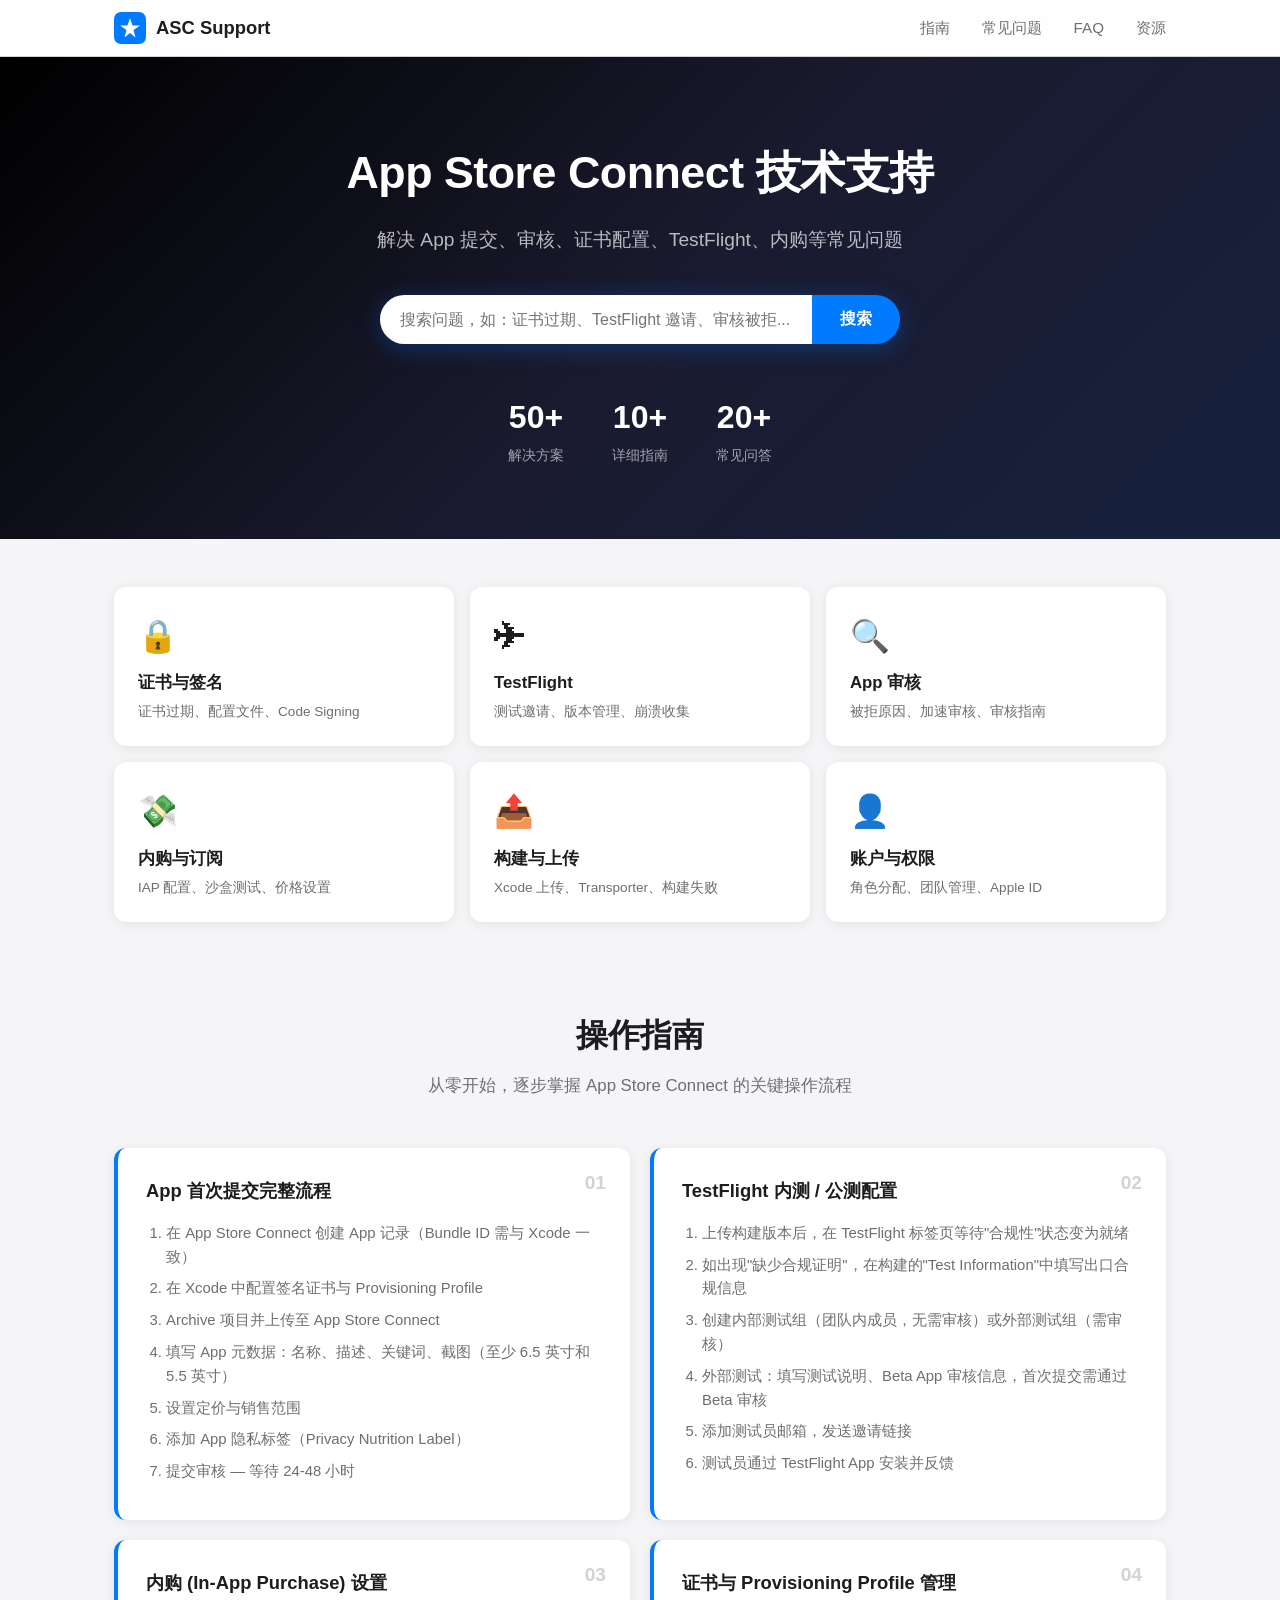
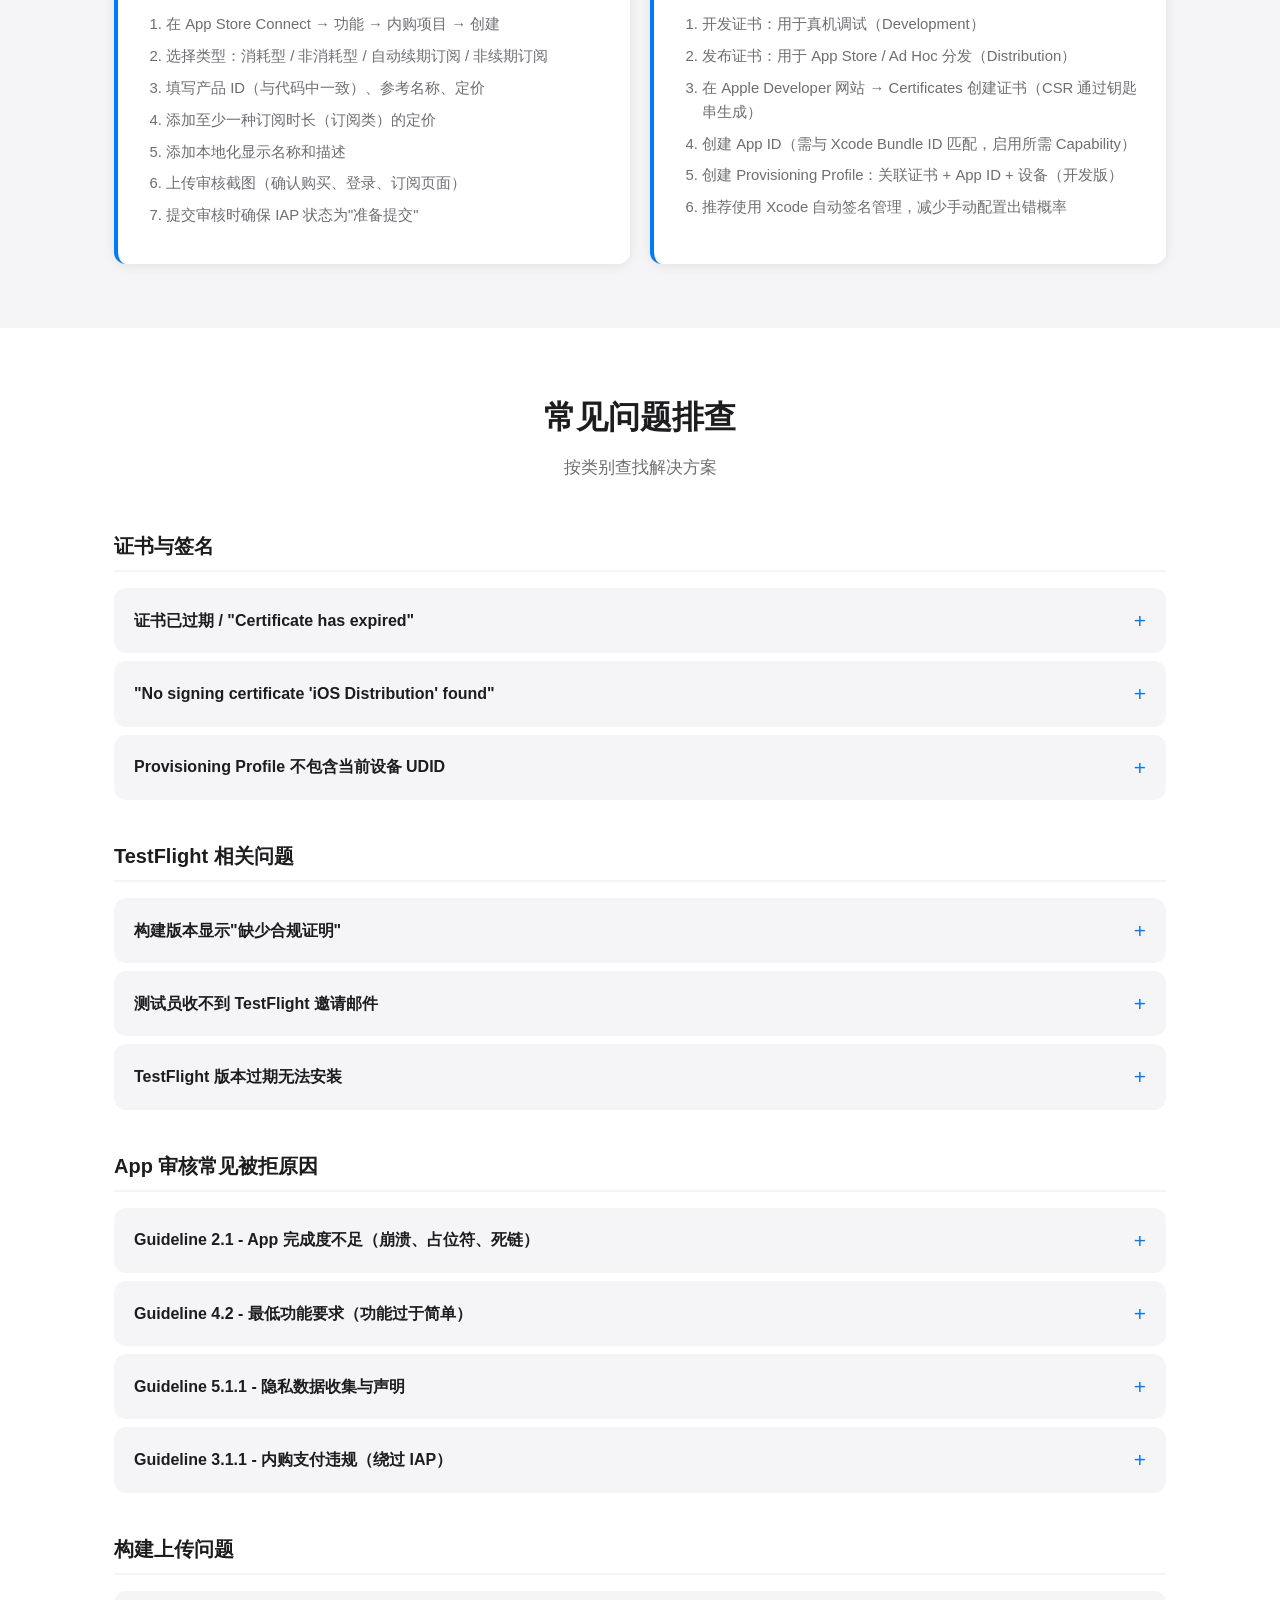
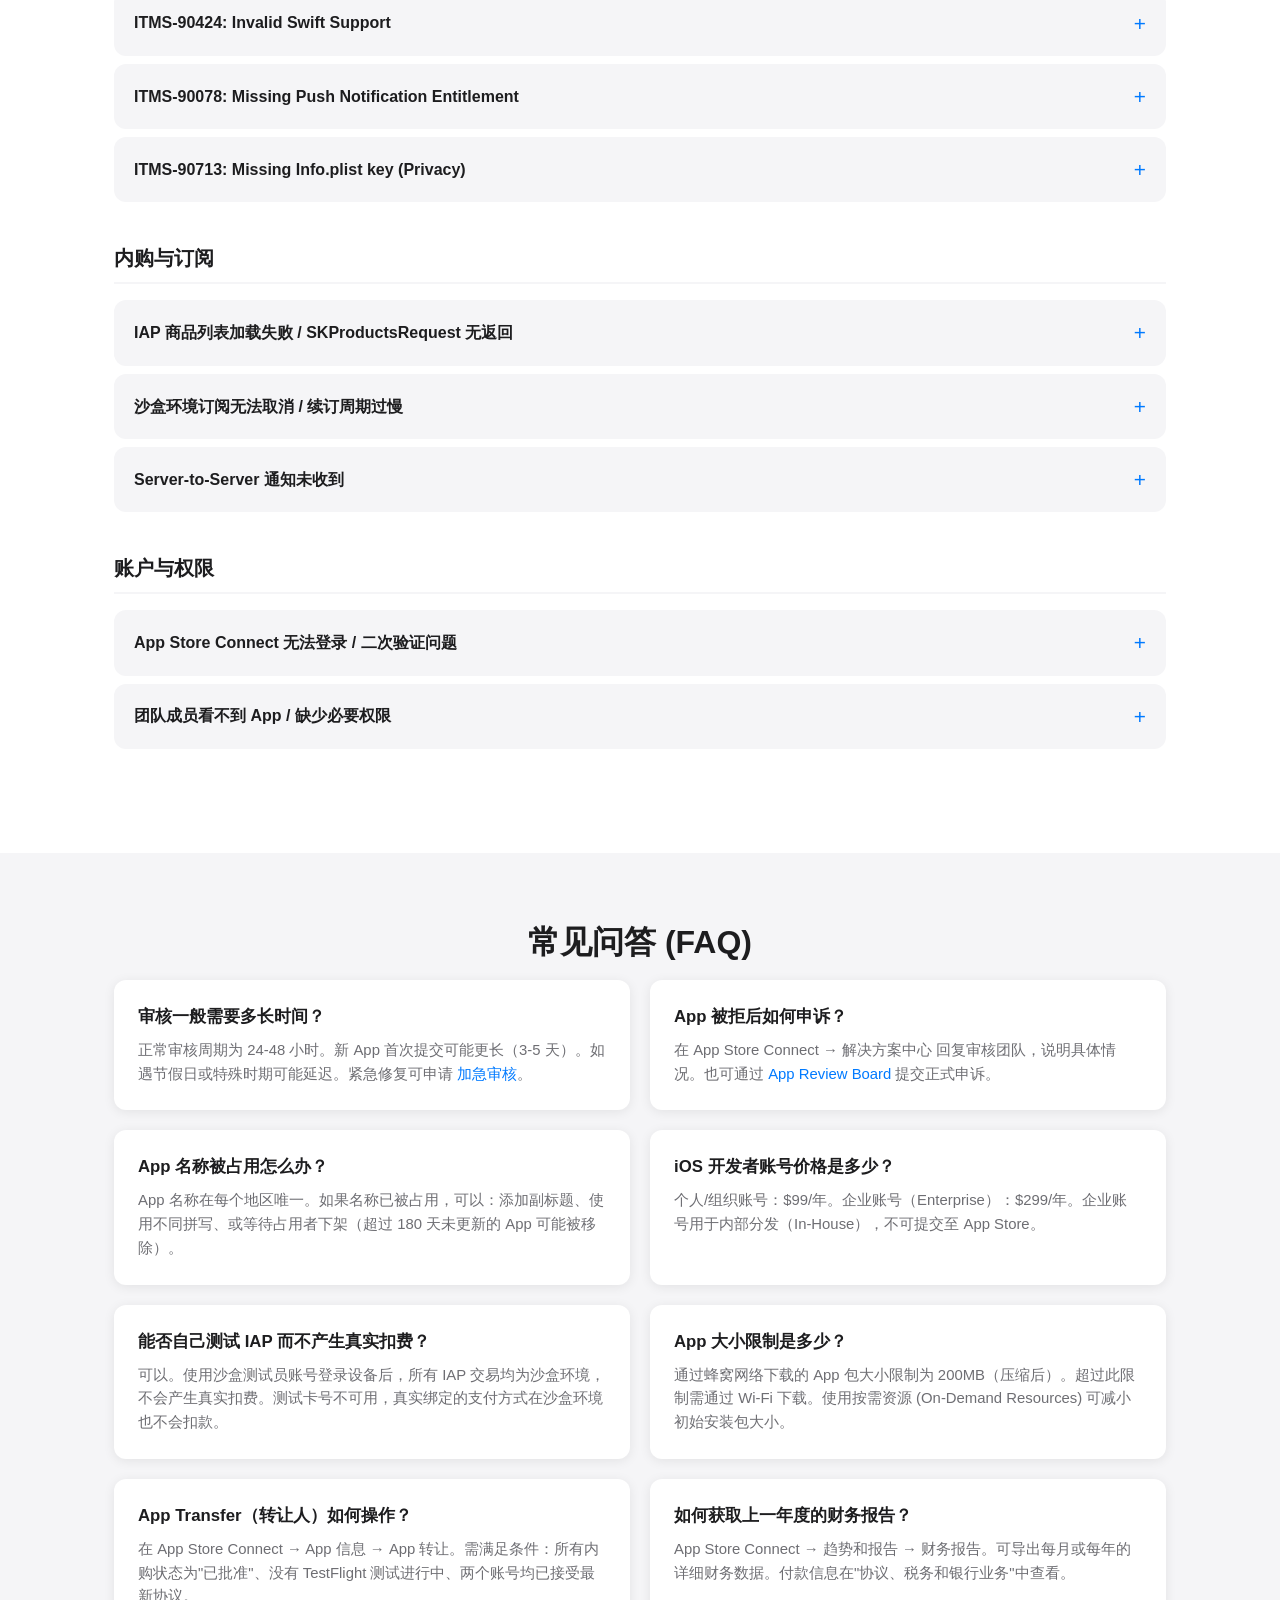
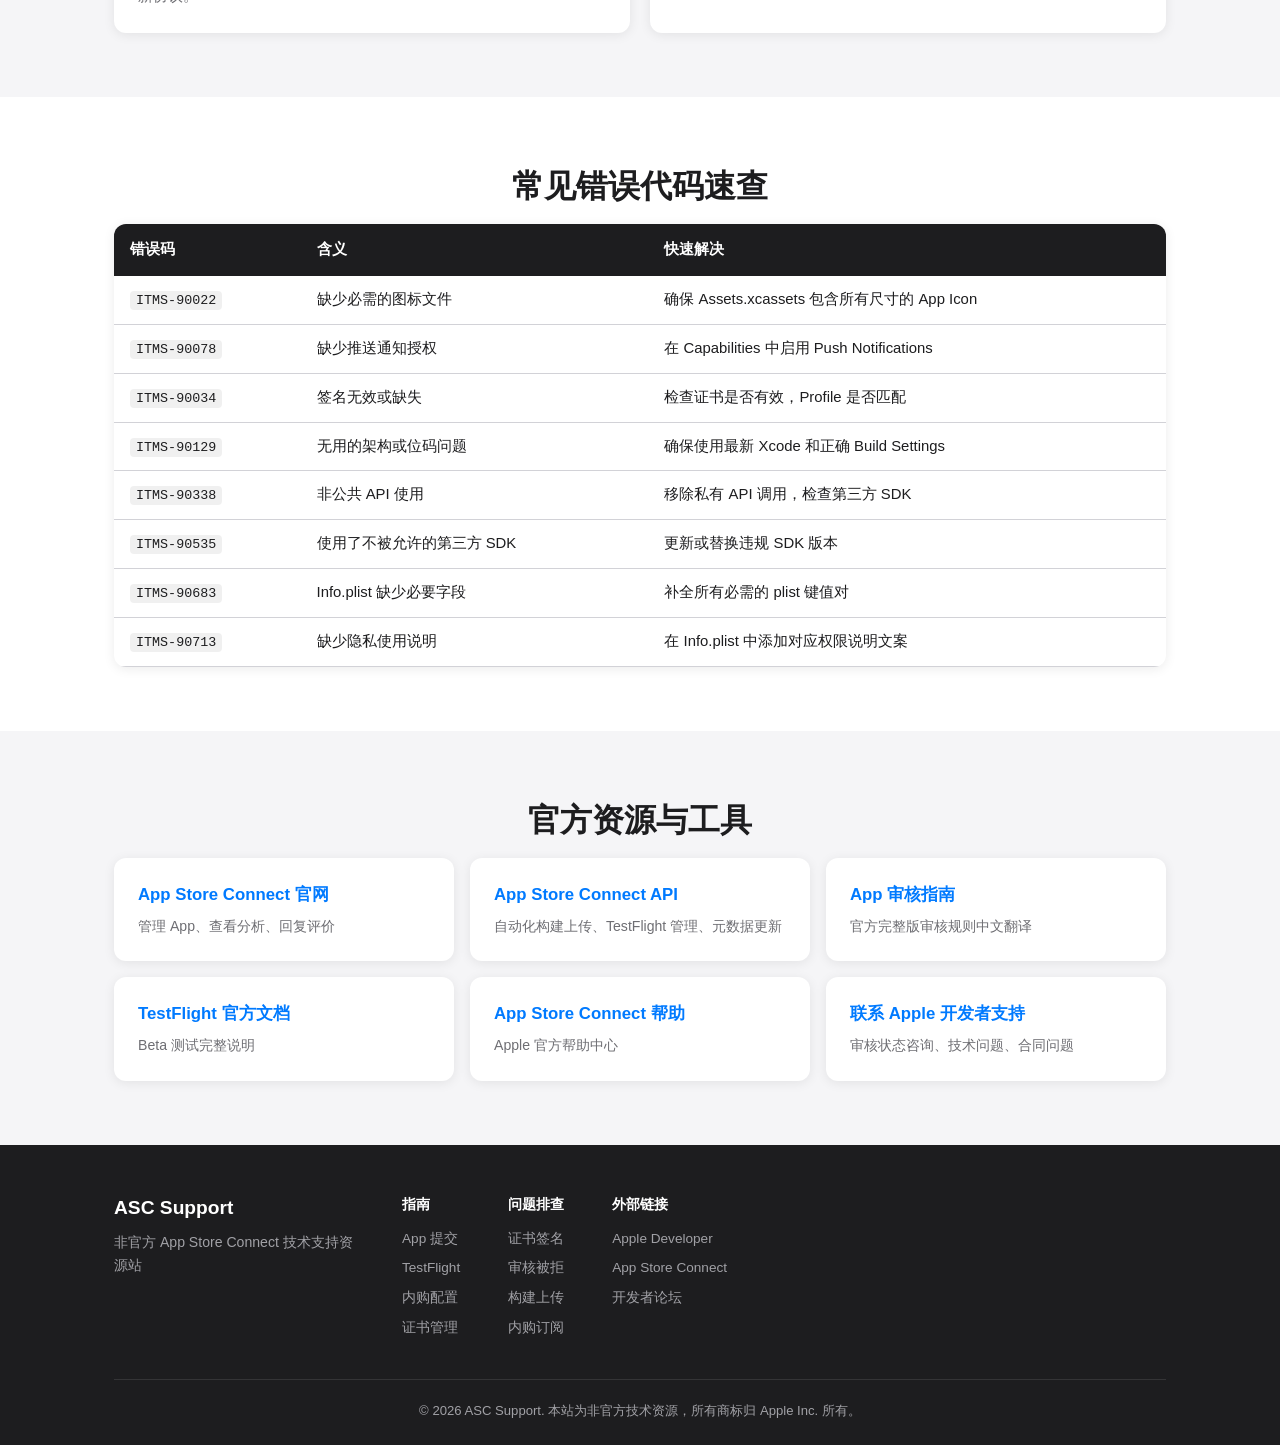
==== index.html @ 4b729333 "Add App Store Connect technical support website Co-Authored-By: Claude Opus 4.6 <noreply@anthropic.c" ====
<!DOCTYPE html>
<html lang="zh-CN">
<head>
    <meta charset="UTF-8">
    <meta name="viewport" content="width=device-width, initial-scale=1.0">
    <meta name="description" content="App Store Connect 技术支持网站 — 提供 App 提交、TestFlight、证书配置、内购设置等常见问题的解决方案与最佳实践指南。">
    <title>App Store Connect 技术支持</title>
    <link rel="stylesheet" href="css/style.css">
</head>
<body>
    <!-- Navigation -->
    <nav class="navbar">
        <div class="container">
            <a href="#" class="logo">
                <svg width="32" height="32" viewBox="0 0 32 32" fill="none" aria-hidden="true">
                    <rect width="32" height="32" rx="7" fill="#007AFF"/>
                    <path d="M16 6L18.5 13.5H26L19.5 18L21.5 25.5L16 21L10.5 25.5L12.5 18L6 13.5H13.5L16 6Z" fill="white"/>
                </svg>
                <span>ASC Support</span>
            </a>
            <ul class="nav-links">
                <li><a href="#guides">指南</a></li>
                <li><a href="#issues">常见问题</a></li>
                <li><a href="#faq">FAQ</a></li>
                <li><a href="#resources">资源</a></li>
            </ul>
            <button class="hamburger" aria-label="菜单">
                <span></span><span></span><span></span>
            </button>
        </div>
    </nav>

    <!-- Hero Section -->
    <header class="hero">
        <div class="container">
            <h1>App Store Connect 技术支持</h1>
            <p class="hero-subtitle">解决 App 提交、审核、证书配置、TestFlight、内购等常见问题</p>
            <div class="hero-search">
                <input type="text" id="searchInput" placeholder="搜索问题，如：证书过期、TestFlight 邀请、审核被拒...">
                <button id="searchBtn" aria-label="搜索">搜索</button>
            </div>
            <div class="hero-stats">
                <div class="stat"><strong>50+</strong><span>解决方案</span></div>
                <div class="stat"><strong>10+</strong><span>详细指南</span></div>
                <div class="stat"><strong>20+</strong><span>常见问答</span></div>
            </div>
        </div>
    </header>

    <!-- Quick Links -->
    <section class="quick-links">
        <div class="container">
            <div class="quick-grid">
                <a href="#certificates" class="quick-card">
                    <span class="icon">&#128274;</span>
                    <h3>证书与签名</h3>
                    <p>证书过期、配置文件、Code Signing</p>
                </a>
                <a href="#testflight" class="quick-card">
                    <span class="icon">&#9992;</span>
                    <h3>TestFlight</h3>
                    <p>测试邀请、版本管理、崩溃收集</p>
                </a>
                <a href="#review" class="quick-card">
                    <span class="icon">&#128269;</span>
                    <h3>App 审核</h3>
                    <p>被拒原因、加速审核、审核指南</p>
                </a>
                <a href="#iap" class="quick-card">
                    <span class="icon">&#128184;</span>
                    <h3>内购与订阅</h3>
                    <p>IAP 配置、沙盒测试、价格设置</p>
                </a>
                <a href="#upload" class="quick-card">
                    <span class="icon">&#128228;</span>
                    <h3>构建与上传</h3>
                    <p>Xcode 上传、Transporter、构建失败</p>
                </a>
                <a href="#account" class="quick-card">
                    <span class="icon">&#128100;</span>
                    <h3>账户与权限</h3>
                    <p>角色分配、团队管理、Apple ID</p>
                </a>
            </div>
        </div>
    </section>

    <!-- Guides Section -->
    <section id="guides" class="guides">
        <div class="container">
            <h2>操作指南</h2>
            <p class="section-desc">从零开始，逐步掌握 App Store Connect 的关键操作流程</p>

            <div class="guide-grid">
                <div class="guide-card" id="guide-submit">
                    <span class="guide-step">01</span>
                    <h3>App 首次提交完整流程</h3>
                    <ol>
                        <li>在 App Store Connect 创建 App 记录（Bundle ID 需与 Xcode 一致）</li>
                        <li>在 Xcode 中配置签名证书与 Provisioning Profile</li>
                        <li>Archive 项目并上传至 App Store Connect</li>
                        <li>填写 App 元数据：名称、描述、关键词、截图（至少 6.5 英寸和 5.5 英寸）</li>
                        <li>设置定价与销售范围</li>
                        <li>添加 App 隐私标签（Privacy Nutrition Label）</li>
                        <li>提交审核 — 等待 24-48 小时</li>
                    </ol>
                </div>

                <div class="guide-card" id="guide-testflight">
                    <span class="guide-step">02</span>
                    <h3>TestFlight 内测 / 公测配置</h3>
                    <ol>
                        <li>上传构建版本后，在 TestFlight 标签页等待"合规性"状态变为就绪</li>
                        <li>如出现"缺少合规证明"，在构建的"Test Information"中填写出口合规信息</li>
                        <li>创建内部测试组（团队内成员，无需审核）或外部测试组（需审核）</li>
                        <li>外部测试：填写测试说明、Beta App 审核信息，首次提交需通过 Beta 审核</li>
                        <li>添加测试员邮箱，发送邀请链接</li>
                        <li>测试员通过 TestFlight App 安装并反馈</li>
                    </ol>
                </div>

                <div class="guide-card" id="guide-iap">
                    <span class="guide-step">03</span>
                    <h3>内购 (In-App Purchase) 设置</h3>
                    <ol>
                        <li>在 App Store Connect → 功能 → 内购项目 → 创建</li>
                        <li>选择类型：消耗型 / 非消耗型 / 自动续期订阅 / 非续期订阅</li>
                        <li>填写产品 ID（与代码中一致）、参考名称、定价</li>
                        <li>添加至少一种订阅时长（订阅类）的定价</li>
                        <li>添加本地化显示名称和描述</li>
                        <li>上传审核截图（确认购买、登录、订阅页面）</li>
                        <li>提交审核时确保 IAP 状态为"准备提交"</li>
                    </ol>
                </div>

                <div class="guide-card" id="guide-cert">
                    <span class="guide-step">04</span>
                    <h3>证书与 Provisioning Profile 管理</h3>
                    <ol>
                        <li>开发证书：用于真机调试（Development）</li>
                        <li>发布证书：用于 App Store / Ad Hoc 分发（Distribution）</li>
                        <li>在 Apple Developer 网站 → Certificates 创建证书（CSR 通过钥匙串生成）</li>
                        <li>创建 App ID（需与 Xcode Bundle ID 匹配，启用所需 Capability）</li>
                        <li>创建 Provisioning Profile：关联证书 + App ID + 设备（开发版）</li>
                        <li>推荐使用 Xcode 自动签名管理，减少手动配置出错概率</li>
                    </ol>
                </div>
            </div>
        </div>
    </section>

    <!-- Common Issues Section -->
    <section id="issues" class="issues">
        <div class="container">
            <h2>常见问题排查</h2>
            <p class="section-desc">按类别查找解决方案</p>

            <!-- Certificates -->
            <div class="issue-category" id="certificates">
                <h3>证书与签名</h3>
                <div class="issue-list">
                    <details class="issue-item">
                        <summary>证书已过期 / "Certificate has expired"</summary>
                        <div class="issue-solution">
                            <p><strong>原因：</strong>开发证书或发布证书的有效期为 1 年，到期后需重新生成。</p>
                            <p><strong>解决步骤：</strong></p>
                            <ol>
                                <li>登录 <a href="https://developer.apple.com" target="_blank" rel="noopener">Apple Developer</a></li>
                                <li>进入 Certificates, Identifiers & Profiles</li>
                                <li>删除已过期的证书</li>
                                <li>使用钥匙串 → 证书助理 → 从证书颁发机构请求证书，生成新 CSR</li>
                                <li>上传 CSR 创建新证书，下载并双击安装</li>
                                <li>在 Xcode → Signing & Capabilities 中刷新配置文件</li>
                            </ol>
                        </div>
                    </details>
                    <details class="issue-item">
                        <summary>"No signing certificate 'iOS Distribution' found"</summary>
                        <div class="issue-solution">
                            <p><strong>原因：</strong>本地缺少有效的发布证书，或证书未关联到当前 Xcode 项目。</p>
                            <p><strong>解决步骤：</strong></p>
                            <ol>
                                <li>确保在 Apple Developer 账号中存在有效的 iOS Distribution 证书</li>
                                <li>如存在但本地没有，可在开发者网站下载后双击安装</li>
                                <li>在 Xcode → Settings → Accounts 中刷新 Apple ID 配置</li>
                                <li>检查 Signing & Capabilities 中选择了正确的 Team</li>
                                <li>建议启用 "Automatically manage signing"</li>
                            </ol>
                        </div>
                    </details>
                    <details class="issue-item">
                        <summary>Provisioning Profile 不包含当前设备 UDID</summary>
                        <div class="issue-solution">
                            <p><strong>原因：</strong>开发版 Provisioning Profile 需要注册设备 UDID 才能安装。</p>
                            <p><strong>解决步骤：</strong></p>
                            <ol>
                                <li>在 Apple Developer → Devices 中添加新设备 UDID（通过 Xcode Window → Devices 获取）</li>
                                <li>编辑对应的 Provisioning Profile，勾选新添加的设备</li>
                                <li>下载新的 Profile 或让 Xcode 自动同步</li>
                            </ol>
                        </div>
                    </details>
                </div>
            </div>

            <!-- TestFlight -->
            <div class="issue-category" id="testflight">
                <h3>TestFlight 相关问题</h3>
                <div class="issue-list">
                    <details class="issue-item">
                        <summary>构建版本显示"缺少合规证明"</summary>
                        <div class="issue-solution">
                            <p><strong>原因：</strong>App 使用了加密技术但未声明出口合规信息。</p>
                            <p><strong>解决步骤：</strong></p>
                            <ol>
                                <li>App Store Connect → TestFlight → 选择构建版本</li>
                                <li>点击 "Test Information" 旁边的编辑</li>
                                <li>找到"出口合规证明"部分</li>
                                <li>如果仅使用系统加密库（HTTPS 等），选择"是，使用加密但适用豁免"</li>
                                <li>如果完全不使用加密，选择"否"</li>
                            </ol>
                        </div>
                    </details>
                    <details class="issue-item">
                        <summary>测试员收不到 TestFlight 邀请邮件</summary>
                        <div class="issue-solution">
                            <p><strong>排查要点：</strong></p>
                            <ul>
                                <li>确认邮箱地址无误，且测试员 Apple ID 与此邮箱关联</li>
                                <li>让测试员检查垃圾邮件文件夹</li>
                                <li>在 App Store Connect → TestFlight → 测试员列表中查看邀请状态</li>
                                <li>可点击"重新发送邀请"</li>
                                <li>外部测试需先通过 Beta App 审核才能发送邀请</li>
                            </ul>
                        </div>
                    </details>
                    <details class="issue-item">
                        <summary>TestFlight 版本过期无法安装</summary>
                        <div class="issue-solution">
                            <p><strong>原因：</strong>TestFlight 构建版本有效期为上传后 90 天。</p>
                            <p><strong>解决：</strong>上传新的构建版本，过期后将自动不可用。建议定期更新构建以保持测试连续性。</p>
                        </div>
                    </details>
                </div>
            </div>

            <!-- App Review -->
            <div class="issue-category" id="review">
                <h3>App 审核常见被拒原因</h3>
                <div class="issue-list">
                    <details class="issue-item">
                        <summary>Guideline 2.1 - App 完成度不足（崩溃、占位符、死链）</summary>
                        <div class="issue-solution">
                            <p><strong>解决：</strong></p>
                            <ul>
                                <li>彻底测试所有页面和功能流程</li>
                                <li>删除所有占位符内容和 TODO 标记</li>
                                <li>确保所有外部链接可正常访问</li>
                                <li>提交前使用 TestFlight 多轮内测</li>
                                <li>使用 Xcode Organizer 检查崩溃日志</li>
                            </ul>
                            <p><strong>Appeal 策略：</strong>在解决方案中心提供详细的复现步骤说明和已修复的截图。</p>
                        </div>
                    </details>
                    <details class="issue-item">
                        <summary>Guideline 4.2 - 最低功能要求（功能过于简单）</summary>
                        <div class="issue-solution">
                            <p><strong>常见触发场景：</strong>套壳网页 App、纯模板 App、无实质交互功能。</p>
                            <p><strong>解决：</strong></p>
                            <ul>
                                <li>增加原生功能模块（推送通知、相机、定位等合理使用）</li>
                                <li>提供有意义的用户交互和内容</li>
                                <li>WebView App 需要有足够的原生功能和离线能力</li>
                                <li>确保 App 提供持续的、有价值的使用体验</li>
                            </ul>
                        </div>
                    </details>
                    <details class="issue-item">
                        <summary>Guideline 5.1.1 - 隐私数据收集与声明</summary>
                        <div class="issue-solution">
                            <p><strong>解决：</strong></p>
                            <ul>
                                <li>App Store Connect → App 隐私标签必须如实填写</li>
                                <li>需要隐私政策 URL（即使是个人开发者也必须提供）</li>
                                <li>收集数据前必须获得用户明确同意（ATT 框架）</li>
                                <li>不得在用户拒绝授权后仍追踪或收集数据</li>
                                <li>检查第三方 SDK 是否存在静默数据收集</li>
                            </ul>
                        </div>
                    </details>
                    <details class="issue-item">
                        <summary>Guideline 3.1.1 - 内购支付违规（绕过 IAP）</summary>
                        <div class="issue-solution">
                            <p><strong>规则核心：</strong>数字内容/服务必须使用 Apple IAP，不可引导用户使用第三方支付。</p>
                            <ul>
                                <li>实体商品/服务 → 可用第三方支付（电商、打车、外卖）</li>
                                <li>数字内容（会员、课程、虚拟币、解锁功能）→ 必须 IAP</li>
                                <li>不得在 App 内出现支付宝、微信支付等第三方支付字样或跳转链接</li>
                                <li>阅读器 App（书籍、音视频）可申请 External Link Account 授权</li>
                            </ul>
                        </div>
                    </details>
                </div>
            </div>

            <!-- Upload Issues -->
            <div class="issue-category" id="upload">
                <h3>构建上传问题</h3>
                <div class="issue-list">
                    <details class="issue-item">
                        <summary>ITMS-90424: Invalid Swift Support</summary>
                        <div class="issue-solution">
                            <p><strong>原因：</strong>App 包含 Swift 代码但缺少必要的 Swift 支持文件。</p>
                            <p><strong>解决：</strong>确保 Xcode Build Settings 中 <code>ALWAYS_EMBED_SWIFT_STANDARD_LIBRARIES</code> 设置为 <code>YES</code>，且 Deployment Target ≥ iOS 13。</p>
                        </div>
                    </details>
                    <details class="issue-item">
                        <summary>ITMS-90078: Missing Push Notification Entitlement</summary>
                        <div class="issue-solution">
                            <p><strong>原因：</strong>App 使用了推送通知 API 但未在 Capabilities 中启用 Push Notifications。</p>
                            <p><strong>解决：</strong></p>
                            <ol>
                                <li>Xcode → Signing & Capabilities → + Capability → Push Notifications</li>
                                <li>确保 App ID 在开发者网站上已启用 Push Notifications 能力</li>
                                <li>如有需要，重新生成 Provisioning Profile</li>
                            </ol>
                        </div>
                    </details>
                    <details class="issue-item">
                        <summary>ITMS-90713: Missing Info.plist key (Privacy)</summary>
                        <div class="issue-solution">
                            <p><strong>原因：</strong>iOS 14+ 要求在使用特定权限时在 Info.plist 中提供使用说明。</p>
                            <p><strong>常见缺失 Keys：</strong></p>
                            <ul>
                                <li><code>NSCameraUsageDescription</code></li>
                                <li><code>NSPhotoLibraryUsageDescription</code></li>
                                <li><code>NSLocationWhenInUseUsageDescription</code></li>
                                <li><code>NSMicrophoneUsageDescription</code></li>
                                <li><code>NSUserTrackingUsageDescription</code></li>
                            </ul>
                        </div>
                    </details>
                </div>
            </div>

            <!-- IAP Issues -->
            <div class="issue-category" id="iap">
                <h3>内购与订阅</h3>
                <div class="issue-list">
                    <details class="issue-item">
                        <summary>IAP 商品列表加载失败 / SKProductsRequest 无返回</summary>
                        <div class="issue-solution">
                            <p><strong>排查清单：</strong></p>
                            <ol>
                                <li>IAP 产品 ID 必须与代码中完全一致（区分大小写）</li>
                                <li>产品必须在 App Store Connect 中状态为"准备提交"或"已批准"</li>
                                <li>必须签署 Paid Applications Agreement（协议、税务和银行业务）</li>
                                <li>必须填写银行和税务信息</li>
                                <li>沙盒测试账号需在 App Store Connect → 用户和访问 → 沙箱测试员中创建</li>
                                <li>测试设备需退出正式 Apple ID，使用沙盒账号登录（设置 → App Store → 沙箱账号）</li>
                                <li>产品创建后可能需要数小时才能在沙盒环境中生效</li>
                            </ol>
                        </div>
                    </details>
                    <details class="issue-item">
                        <summary>沙盒环境订阅无法取消 / 续订周期过慢</summary>
                        <div class="issue-solution">
                            <p><strong>说明：</strong></p>
                            <ul>
                                <li>沙盒订阅会自动续订但有限次数（通常 6 次后取消）</li>
                                <li>沙盒订阅周期加速：1 个月 → 5 分钟，1 年 → 1 小时</li>
                                <li>在设备"设置 → App Store → 沙箱账号 → 管理订阅"中管理</li>
                                <li>使用 App Store Connect 的"订阅管理"查看沙盒购买记录</li>
                            </ul>
                        </div>
                    </details>
                    <details class="issue-item">
                        <summary>Server-to-Server 通知未收到</summary>
                        <div class="issue-solution">
                            <p><strong>排查：</strong></p>
                            <ul>
                                <li>检查 App Store Connect → App → 通用信息 → App Store 服务器通知 URL 是否正确</li>
                                <li>服务器必须支持 HTTPS，TLS ≥ 1.2</li>
                                <li>查看服务器日志确认是否收到 App Store 的验证请求</li>
                                <li>使用 App Store Connect 中的"发送测试通知"功能验证</li>
                                <li>确保服务器防火墙 / 安全组允许 Apple IP 段访问</li>
                            </ul>
                        </div>
                    </details>
                </div>
            </div>

            <!-- Account -->
            <div class="issue-category" id="account">
                <h3>账户与权限</h3>
                <div class="issue-list">
                    <details class="issue-item">
                        <summary>App Store Connect 无法登录 / 二次验证问题</summary>
                        <div class="issue-solution">
                            <ul>
                                <li>确保 Apple ID 开启了双重认证（这是强制要求）</li>
                                <li>生成 App 专用密码：appleid.apple.com → 登录与安全 → App 专用密码</li>
                                <li>Xcode / Transporter 上传需使用 App 专用密码，而非 Apple ID 主密码</li>
                                <li>频繁登录失败可能导致账户临时锁定（等待 24 小时自动解锁）</li>
                            </ul>
                        </div>
                    </details>
                    <details class="issue-item">
                        <summary>团队成员看不到 App / 缺少必要权限</summary>
                        <div class="issue-solution">
                            <p><strong>App Store Connect 角色说明：</strong></p>
                            <ul>
                                <li><strong>Account Holder：</strong>唯一最高权限，签署法律协议</li>
                                <li><strong>Admin：</strong>管理团队成员和大部分操作</li>
                                <li><strong>App Manager：</strong>管理 App 的元数据、定价、提交审核</li>
                                <li><strong>Developer：</strong>上传构建、管理 TestFlight</li>
                                <li><strong>Marketing：</strong>管理 App Store 产品页素材</li>
                                <li><strong>Sales：</strong>查看销售和趋势报告</li>
                                <li><strong>Finance：</strong>查看付款和财务报告</li>
                            </ul>
                            <p>在 App Store Connect → 用户和访问 → 用户 → 添加用户来分配角色。</p>
                        </div>
                    </details>
                </div>
            </div>
        </div>
    </section>

    <!-- FAQ Section -->
    <section id="faq" class="faq">
        <div class="container">
            <h2>常见问答 (FAQ)</h2>
            <div class="faq-grid">
                <div class="faq-item">
                    <h4>审核一般需要多长时间？</h4>
                    <p>正常审核周期为 24-48 小时。新 App 首次提交可能更长（3-5 天）。如遇节假日或特殊时期可能延迟。紧急修复可申请 <a href="https://developer.apple.com/contact/app-store/?topic=expedite" target="_blank" rel="noopener">加急审核</a>。</p>
                </div>
                <div class="faq-item">
                    <h4>App 被拒后如何申诉？</h4>
                    <p>在 App Store Connect → 解决方案中心 回复审核团队，说明具体情况。也可通过 <a href="https://developer.apple.com/app-store/review/" target="_blank" rel="noopener">App Review Board</a> 提交正式申诉。</p>
                </div>
                <div class="faq-item">
                    <h4>App 名称被占用怎么办？</h4>
                    <p>App 名称在每个地区唯一。如果名称已被占用，可以：添加副标题、使用不同拼写、或等待占用者下架（超过 180 天未更新的 App 可能被移除）。</p>
                </div>
                <div class="faq-item">
                    <h4>iOS 开发者账号价格是多少？</h4>
                    <p>个人/组织账号：$99/年。企业账号（Enterprise）：$299/年。企业账号用于内部分发（In-House），不可提交至 App Store。</p>
                </div>
                <div class="faq-item">
                    <h4>能否自己测试 IAP 而不产生真实扣费？</h4>
                    <p>可以。使用沙盒测试员账号登录设备后，所有 IAP 交易均为沙盒环境，不会产生真实扣费。测试卡号不可用，真实绑定的支付方式在沙盒环境也不会扣款。</p>
                </div>
                <div class="faq-item">
                    <h4>App 大小限制是多少？</h4>
                    <p>通过蜂窝网络下载的 App 包大小限制为 200MB（压缩后）。超过此限制需通过 Wi-Fi 下载。使用按需资源 (On-Demand Resources) 可减小初始安装包大小。</p>
                </div>
                <div class="faq-item">
                    <h4>App Transfer（转让人）如何操作？</h4>
                    <p>在 App Store Connect → App 信息 → App 转让。需满足条件：所有内购状态为"已批准"、没有 TestFlight 测试进行中、两个账号均已接受最新协议。</p>
                </div>
                <div class="faq-item">
                    <h4>如何获取上一年度的财务报告？</h4>
                    <p>App Store Connect → 趋势和报告 → 财务报告。可导出每月或每年的详细财务数据。付款信息在"协议、税务和银行业务"中查看。</p>
                </div>
            </div>
        </div>
    </section>

    <!-- Error Code Reference -->
    <section id="error-codes" class="error-codes">
        <div class="container">
            <h2>常见错误代码速查</h2>
            <div class="table-wrapper">
                <table>
                    <thead>
                        <tr>
                            <th>错误码</th>
                            <th>含义</th>
                            <th>快速解决</th>
                        </tr>
                    </thead>
                    <tbody>
                        <tr>
                            <td><code>ITMS-90022</code></td>
                            <td>缺少必需的图标文件</td>
                            <td>确保 Assets.xcassets 包含所有尺寸的 App Icon</td>
                        </tr>
                        <tr>
                            <td><code>ITMS-90078</code></td>
                            <td>缺少推送通知授权</td>
                            <td>在 Capabilities 中启用 Push Notifications</td>
                        </tr>
                        <tr>
                            <td><code>ITMS-90034</code></td>
                            <td>签名无效或缺失</td>
                            <td>检查证书是否有效，Profile 是否匹配</td>
                        </tr>
                        <tr>
                            <td><code>ITMS-90129</code></td>
                            <td>无用的架构或位码问题</td>
                            <td>确保使用最新 Xcode 和正确 Build Settings</td>
                        </tr>
                        <tr>
                            <td><code>ITMS-90338</code></td>
                            <td>非公共 API 使用</td>
                            <td>移除私有 API 调用，检查第三方 SDK</td>
                        </tr>
                        <tr>
                            <td><code>ITMS-90535</code></td>
                            <td>使用了不被允许的第三方 SDK</td>
                            <td>更新或替换违规 SDK 版本</td>
                        </tr>
                        <tr>
                            <td><code>ITMS-90683</code></td>
                            <td>Info.plist 缺少必要字段</td>
                            <td>补全所有必需的 plist 键值对</td>
                        </tr>
                        <tr>
                            <td><code>ITMS-90713</code></td>
                            <td>缺少隐私使用说明</td>
                            <td>在 Info.plist 中添加对应权限说明文案</td>
                        </tr>
                    </tbody>
                </table>
            </div>
        </div>
    </section>

    <!-- Resources Section -->
    <section id="resources" class="resources">
        <div class="container">
            <h2>官方资源与工具</h2>
            <div class="resource-grid">
                <a href="https://appstoreconnect.apple.com" target="_blank" rel="noopener" class="resource-card">
                    <h4>App Store Connect 官网</h4>
                    <p>管理 App、查看分析、回复评价</p>
                </a>
                <a href="https://developer.apple.com/documentation/appstoreconnectapi" target="_blank" rel="noopener" class="resource-card">
                    <h4>App Store Connect API</h4>
                    <p>自动化构建上传、TestFlight 管理、元数据更新</p>
                </a>
                <a href="https://developer.apple.com/app-store/review/guidelines/" target="_blank" rel="noopener" class="resource-card">
                    <h4>App 审核指南</h4>
                    <p>官方完整版审核规则中文翻译</p>
                </a>
                <a href="https://developer.apple.com/testflight/" target="_blank" rel="noopener" class="resource-card">
                    <h4>TestFlight 官方文档</h4>
                    <p>Beta 测试完整说明</p>
                </a>
                <a href="https://help.apple.com/app-store-connect/" target="_blank" rel="noopener" class="resource-card">
                    <h4>App Store Connect 帮助</h4>
                    <p>Apple 官方帮助中心</p>
                </a>
                <a href="https://developer.apple.com/contact/" target="_blank" rel="noopener" class="resource-card">
                    <h4>联系 Apple 开发者支持</h4>
                    <p>审核状态咨询、技术问题、合同问题</p>
                </a>
            </div>
        </div>
    </section>

    <!-- Footer -->
    <footer class="footer">
        <div class="container">
            <div class="footer-content">
                <div class="footer-brand">
                    <span class="footer-logo">ASC Support</span>
                    <p>非官方 App Store Connect 技术支持资源站</p>
                </div>
                <div class="footer-links">
                    <div class="footer-col">
                        <h4>指南</h4>
                        <a href="#guide-submit">App 提交</a>
                        <a href="#guide-testflight">TestFlight</a>
                        <a href="#guide-iap">内购配置</a>
                        <a href="#guide-cert">证书管理</a>
                    </div>
                    <div class="footer-col">
                        <h4>问题排查</h4>
                        <a href="#certificates">证书签名</a>
                        <a href="#review">审核被拒</a>
                        <a href="#upload">构建上传</a>
                        <a href="#iap">内购订阅</a>
                    </div>
                    <div class="footer-col">
                        <h4>外部链接</h4>
                        <a href="https://developer.apple.com" target="_blank" rel="noopener">Apple Developer</a>
                        <a href="https://appstoreconnect.apple.com" target="_blank" rel="noopener">App Store Connect</a>
                        <a href="https://developer.apple.com/forums/" target="_blank" rel="noopener">开发者论坛</a>
                    </div>
                </div>
            </div>
            <div class="footer-bottom">
                <p>&copy; 2026 ASC Support. 本站为非官方技术资源，所有商标归 Apple Inc. 所有。</p>
            </div>
        </div>
    </footer>

    <!-- Back to Top -->
    <button id="backToTop" class="back-to-top" aria-label="返回顶部">&uarr;</button>

    <!-- Search Overlay -->
    <div id="searchOverlay" class="search-overlay" hidden>
        <div class="search-overlay-content">
            <button id="closeSearch" class="close-btn" aria-label="关闭搜索">&times;</button>
            <h3>搜索结果</h3>
            <div id="searchResults"></div>
        </div>
    </div>

    <script src="js/main.js"></script>
</body>
</html>
---- css/style.css ----
/* ========== Reset & Base ========== */
*, *::before, *::after {
    box-sizing: border-box;
    margin: 0;
    padding: 0;
}

:root {
    --blue: #007AFF;
    --blue-dark: #0056CC;
    --bg: #F5F5F7;
    --surface: #FFFFFF;
    --text: #1D1D1F;
    --text-secondary: #6E6E73;
    --border: #D2D2D7;
    --radius: 12px;
    --shadow: 0 2px 12px rgba(0,0,0,0.08);
    --shadow-lg: 0 8px 32px rgba(0,0,0,0.12);
    --max-width: 1100px;
}

html {
    scroll-behavior: smooth;
    font-size: 16px;
}

body {
    font-family: -apple-system, BlinkMacSystemFont, "Segoe UI", Roboto, "Helvetica Neue", Arial, sans-serif;
    background: var(--bg);
    color: var(--text);
    line-height: 1.6;
    -webkit-font-smoothing: antialiased;
}

.container {
    max-width: var(--max-width);
    margin: 0 auto;
    padding: 0 24px;
}

a {
    color: var(--blue);
    text-decoration: none;
}
a:hover {
    text-decoration: underline;
}

h2 {
    font-size: 2rem;
    font-weight: 700;
    text-align: center;
    margin-bottom: 12px;
}
.section-desc {
    text-align: center;
    color: var(--text-secondary);
    margin-bottom: 48px;
    font-size: 1.05rem;
}

/* ========== Navbar ========== */
.navbar {
    background: rgba(255,255,255,0.9);
    backdrop-filter: blur(20px);
    -webkit-backdrop-filter: blur(20px);
    border-bottom: 1px solid var(--border);
    position: sticky;
    top: 0;
    z-index: 100;
}
.navbar .container {
    display: flex;
    align-items: center;
    justify-content: space-between;
    height: 56px;
}
.logo {
    display: flex;
    align-items: center;
    gap: 10px;
    font-weight: 700;
    font-size: 1.15rem;
    color: var(--text);
}
.logo:hover {
    text-decoration: none;
}
.nav-links {
    display: flex;
    list-style: none;
    gap: 32px;
}
.nav-links a {
    color: var(--text-secondary);
    font-size: 0.95rem;
    font-weight: 500;
    transition: color 0.2s;
}
.nav-links a:hover {
    color: var(--blue);
    text-decoration: none;
}
.hamburger {
    display: none;
    flex-direction: column;
    gap: 5px;
    background: none;
    border: none;
    cursor: pointer;
    padding: 4px;
}
.hamburger span {
    display: block;
    width: 22px;
    height: 2px;
    background: var(--text);
    border-radius: 1px;
    transition: 0.3s;
}

/* ========== Hero ========== */
.hero {
    background: linear-gradient(135deg, #000 0%, #1a1a2e 50%, #16213e 100%);
    color: #fff;
    text-align: center;
    padding: 80px 24px 72px;
}
.hero h1 {
    font-size: 2.8rem;
    font-weight: 800;
    letter-spacing: -0.5px;
    margin-bottom: 16px;
}
.hero-subtitle {
    font-size: 1.2rem;
    color: rgba(255,255,255,0.7);
    margin-bottom: 40px;
}
.hero-search {
    display: flex;
    max-width: 520px;
    margin: 0 auto 48px;
    border-radius: 28px;
    overflow: hidden;
    box-shadow: 0 4px 24px rgba(0,122,255,0.3);
}
.hero-search input {
    flex: 1;
    padding: 14px 20px;
    border: none;
    font-size: 1rem;
    outline: none;
    background: #fff;
    color: var(--text);
}
.hero-search button {
    padding: 14px 28px;
    background: var(--blue);
    color: #fff;
    border: none;
    font-size: 1rem;
    font-weight: 600;
    cursor: pointer;
    transition: background 0.2s;
}
.hero-search button:hover {
    background: var(--blue-dark);
}
.hero-stats {
    display: flex;
    justify-content: center;
    gap: 48px;
}
.stat {
    display: flex;
    flex-direction: column;
}
.stat strong {
    font-size: 2rem;
    font-weight: 800;
}
.stat span {
    font-size: 0.9rem;
    color: rgba(255,255,255,0.6);
}

/* ========== Quick Links ========== */
.quick-links {
    padding: 48px 0 24px;
}
.quick-grid {
    display: grid;
    grid-template-columns: repeat(3, 1fr);
    gap: 16px;
}
.quick-card {
    background: var(--surface);
    border-radius: var(--radius);
    padding: 24px;
    box-shadow: var(--shadow);
    transition: transform 0.2s, box-shadow 0.2s;
    display: block;
    color: var(--text);
}
.quick-card:hover {
    transform: translateY(-3px);
    box-shadow: var(--shadow-lg);
    text-decoration: none;
}
.quick-card .icon {
    font-size: 2rem;
    display: block;
    margin-bottom: 8px;
}
.quick-card h3 {
    font-size: 1.05rem;
    font-weight: 600;
    margin-bottom: 4px;
}
.quick-card p {
    font-size: 0.85rem;
    color: var(--text-secondary);
}

/* ========== Guides ========== */
.guides {
    padding: 64px 0;
}
.guide-grid {
    display: grid;
    grid-template-columns: repeat(2, 1fr);
    gap: 20px;
}
.guide-card {
    background: var(--surface);
    border-radius: var(--radius);
    padding: 28px;
    box-shadow: var(--shadow);
    border-left: 4px solid var(--blue);
    position: relative;
}
.guide-step {
    position: absolute;
    top: 20px;
    right: 24px;
    font-size: 1.2rem;
    font-weight: 800;
    color: var(--border);
}
.guide-card h3 {
    font-size: 1.15rem;
    font-weight: 700;
    margin-bottom: 16px;
    padding-right: 40px;
}
.guide-card ol {
    padding-left: 20px;
    color: var(--text-secondary);
    font-size: 0.93rem;
}
.guide-card ol li {
    margin-bottom: 8px;
}

/* ========== Issues ========== */
.issues {
    padding: 64px 0;
    background: var(--surface);
}
.issue-category {
    margin-bottom: 40px;
}
.issue-category h3 {
    font-size: 1.25rem;
    font-weight: 700;
    margin-bottom: 16px;
    padding-bottom: 8px;
    border-bottom: 2px solid var(--bg);
}
.issue-list {
    display: flex;
    flex-direction: column;
    gap: 8px;
}
.issue-item {
    background: var(--bg);
    border-radius: var(--radius);
    overflow: hidden;
}
.issue-item summary {
    padding: 16px 20px;
    font-weight: 600;
    cursor: pointer;
    list-style: none;
    display: flex;
    justify-content: space-between;
    align-items: center;
    transition: background 0.2s;
}
.issue-item summary:hover {
    background: rgba(0,122,255,0.05);
}
.issue-item summary::after {
    content: '+';
    font-size: 1.3rem;
    font-weight: 400;
    color: var(--blue);
    transition: transform 0.2s;
    flex-shrink: 0;
    margin-left: 12px;
}
.issue-item[open] summary::after {
    content: '−';
    transform: rotate(180deg);
}
.issue-solution {
    padding: 0 20px 20px;
    font-size: 0.93rem;
    color: var(--text-secondary);
    line-height: 1.7;
}
.issue-solution p {
    margin-bottom: 8px;
}
.issue-solution ol,
.issue-solution ul {
    padding-left: 20px;
    margin-bottom: 8px;
}
.issue-solution li {
    margin-bottom: 4px;
}
.issue-solution strong {
    color: var(--text);
}
.issue-solution code {
    background: rgba(0,0,0,0.06);
    padding: 2px 6px;
    border-radius: 4px;
    font-size: 0.9em;
}

/* ========== FAQ ========== */
.faq {
    padding: 64px 0;
}
.faq-grid {
    display: grid;
    grid-template-columns: repeat(2, 1fr);
    gap: 20px;
}
.faq-item {
    background: var(--surface);
    border-radius: var(--radius);
    padding: 24px;
    box-shadow: var(--shadow);
}
.faq-item h4 {
    font-size: 1.05rem;
    font-weight: 700;
    margin-bottom: 8px;
}
.faq-item p {
    font-size: 0.93rem;
    color: var(--text-secondary);
}

/* ========== Error Codes Table ========== */
.error-codes {
    padding: 64px 0;
    background: var(--surface);
}
.table-wrapper {
    overflow-x: auto;
    border-radius: var(--radius);
    box-shadow: var(--shadow);
}
table {
    width: 100%;
    border-collapse: collapse;
    font-size: 0.93rem;
}
thead {
    background: var(--text);
    color: #fff;
}
th {
    padding: 14px 16px;
    text-align: left;
    font-weight: 600;
}
td {
    padding: 12px 16px;
    border-bottom: 1px solid var(--border);
}
tbody tr:hover {
    background: rgba(0,122,255,0.04);
}
td code {
    background: rgba(0,0,0,0.06);
    padding: 2px 6px;
    border-radius: 4px;
    font-size: 0.9em;
    white-space: nowrap;
}

/* ========== Resources ========== */
.resources {
    padding: 64px 0;
}
.resource-grid {
    display: grid;
    grid-template-columns: repeat(3, 1fr);
    gap: 16px;
}
.resource-card {
    background: var(--surface);
    border-radius: var(--radius);
    padding: 24px;
    box-shadow: var(--shadow);
    transition: transform 0.2s, box-shadow 0.2s;
    display: block;
    color: var(--text);
}
.resource-card:hover {
    transform: translateY(-3px);
    box-shadow: var(--shadow-lg);
    text-decoration: none;
}
.resource-card h4 {
    font-size: 1.05rem;
    font-weight: 600;
    margin-bottom: 6px;
    color: var(--blue);
}
.resource-card p {
    font-size: 0.88rem;
    color: var(--text-secondary);
}

/* ========== Footer ========== */
.footer {
    background: #1D1D1F;
    color: #A1A1A6;
    padding: 48px 0 24px;
}
.footer-content {
    display: flex;
    gap: 48px;
    margin-bottom: 32px;
}
.footer-brand {
    max-width: 240px;
}
.footer-logo {
    font-size: 1.2rem;
    font-weight: 700;
    color: #fff;
    display: block;
    margin-bottom: 8px;
}
.footer-brand p {
    font-size: 0.88rem;
}
.footer-links {
    display: flex;
    gap: 48px;
    flex: 1;
}
.footer-col h4 {
    color: #fff;
    font-size: 0.9rem;
    font-weight: 600;
    margin-bottom: 12px;
}
.footer-col a {
    display: block;
    font-size: 0.85rem;
    color: #A1A1A6;
    margin-bottom: 8px;
    transition: color 0.2s;
}
.footer-col a:hover {
    color: #fff;
    text-decoration: none;
}
.footer-bottom {
    border-top: 1px solid rgba(255,255,255,0.1);
    padding-top: 20px;
    text-align: center;
    font-size: 0.82rem;
}

/* ========== Back to Top ========== */
.back-to-top {
    position: fixed;
    bottom: 32px;
    right: 32px;
    width: 44px;
    height: 44px;
    border-radius: 50%;
    background: var(--blue);
    color: #fff;
    border: none;
    font-size: 1.4rem;
    cursor: pointer;
    box-shadow: var(--shadow-lg);
    opacity: 0;
    visibility: hidden;
    transition: opacity 0.3s, visibility 0.3s, transform 0.2s;
    z-index: 99;
}
.back-to-top.visible {
    opacity: 1;
    visibility: visible;
}
.back-to-top:hover {
    transform: scale(1.1);
}

/* ========== Search Overlay ========== */
.search-overlay {
    position: fixed;
    inset: 0;
    background: rgba(0,0,0,0.6);
    backdrop-filter: blur(4px);
    -webkit-backdrop-filter: blur(4px);
    z-index: 200;
    display: flex;
    align-items: flex-start;
    justify-content: center;
    padding-top: 80px;
}
.search-overlay[hidden] {
    display: none;
}
.search-overlay-content {
    background: var(--surface);
    border-radius: var(--radius);
    padding: 32px;
    width: 90%;
    max-width: 640px;
    max-height: 70vh;
    overflow-y: auto;
    box-shadow: var(--shadow-lg);
    position: relative;
}
.close-btn {
    position: absolute;
    top: 12px;
    right: 16px;
    background: none;
    border: none;
    font-size: 1.8rem;
    cursor: pointer;
    color: var(--text-secondary);
    line-height: 1;
}
.search-overlay-content h3 {
    margin-bottom: 16px;
}
.search-result-item {
    padding: 12px;
    border-bottom: 1px solid var(--border);
}
.search-result-item:last-child {
    border-bottom: none;
}
.search-result-item h4 {
    font-size: 1rem;
    margin-bottom: 4px;
}
.search-result-item p {
    font-size: 0.88rem;
    color: var(--text-secondary);
}
.no-results {
    text-align: center;
    color: var(--text-secondary);
    padding: 24px;
}

/* ========== Responsive ========== */
@media (max-width: 768px) {
    h2 {
        font-size: 1.6rem;
    }

    /* Nav */
    .nav-links {
        display: none;
        position: absolute;
        top: 56px;
        left: 0;
        right: 0;
        background: rgba(255,255,255,0.98);
        backdrop-filter: blur(20px);
        flex-direction: column;
        padding: 16px 24px;
        gap: 16px;
        border-bottom: 1px solid var(--border);
    }
    .nav-links.active {
        display: flex;
    }
    .hamburger {
        display: flex;
    }

    /* Hero */
    .hero {
        padding: 48px 24px 40px;
    }
    .hero h1 {
        font-size: 1.8rem;
    }
    .hero-subtitle {
        font-size: 1rem;
    }
    .hero-stats {
        gap: 24px;
    }
    .stat strong {
        font-size: 1.4rem;
    }

    /* Grids to single column */
    .quick-grid,
    .guide-grid,
    .faq-grid,
    .resource-grid {
        grid-template-columns: 1fr;
    }

    /* Footer */
    .footer-content {
        flex-direction: column;
        gap: 32px;
    }
    .footer-brand {
        max-width: 100%;
    }
    .footer-links {
        flex-wrap: wrap;
        gap: 24px;
    }

    /* Back to top */
    .back-to-top {
        bottom: 20px;
        right: 20px;
        width: 38px;
        height: 38px;
        font-size: 1.2rem;
    }
}

@media (max-width: 480px) {
    .hero h1 {
        font-size: 1.5rem;
    }
    .hero-search {
        flex-direction: column;
        border-radius: var(--radius);
    }
    .hero-search input {
        border-radius: var(--radius) var(--radius) 0 0;
        text-align: center;
    }
    .hero-search button {
        border-radius: 0 0 var(--radius) var(--radius);
    }
    .section-desc {
        margin-bottom: 32px;
        font-size: 0.95rem;
    }
}
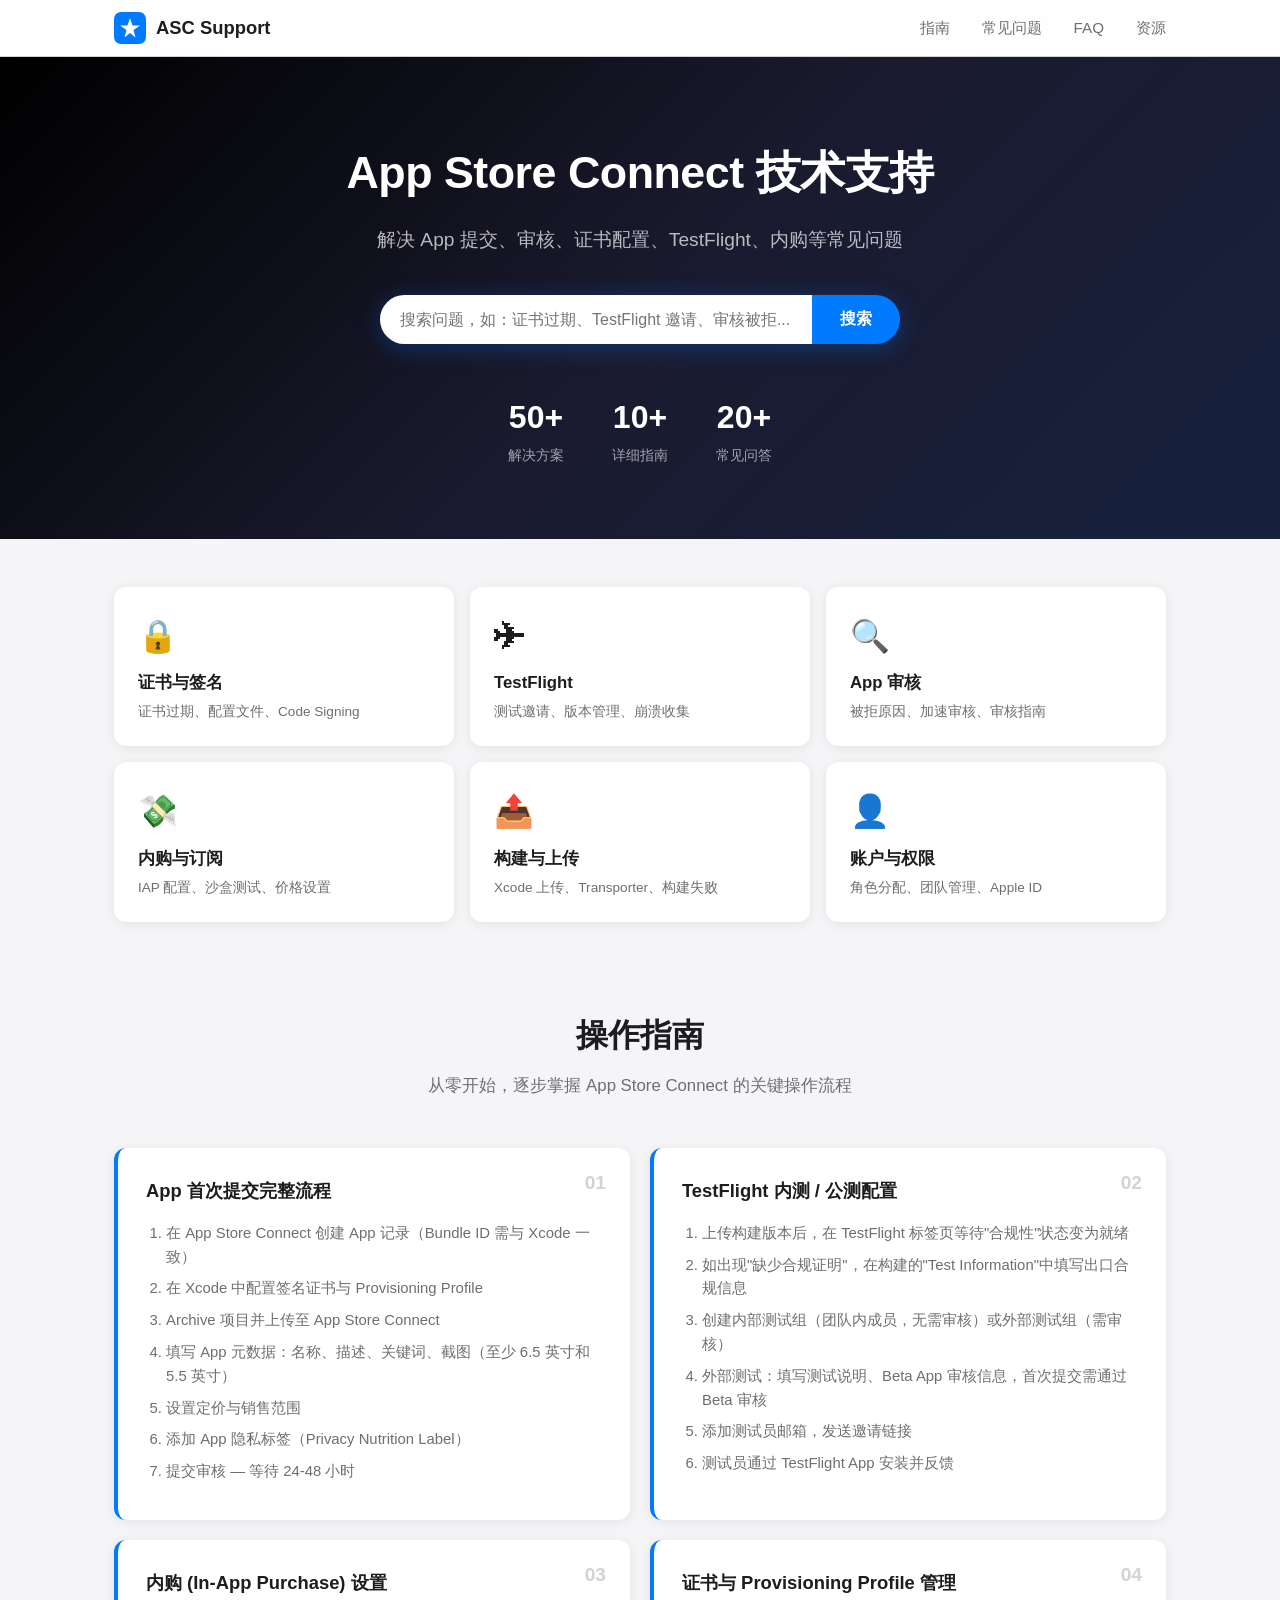
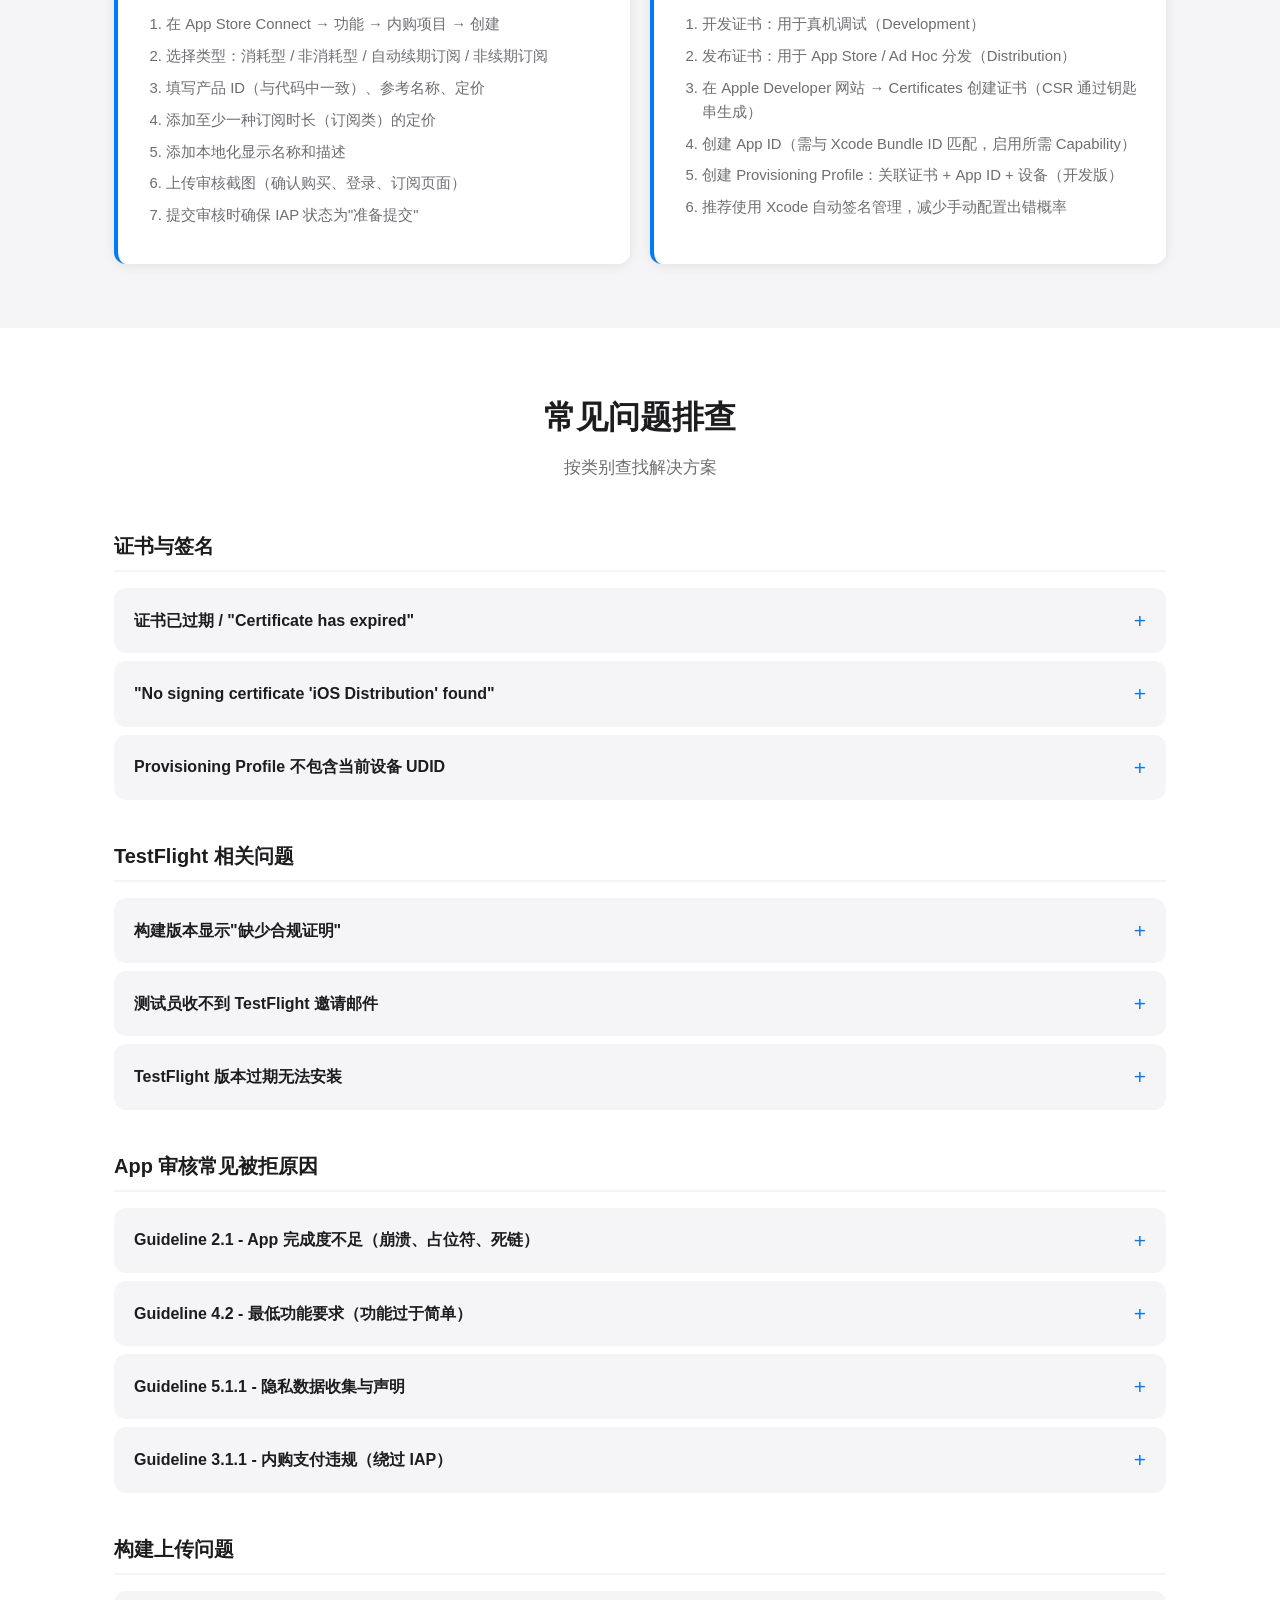
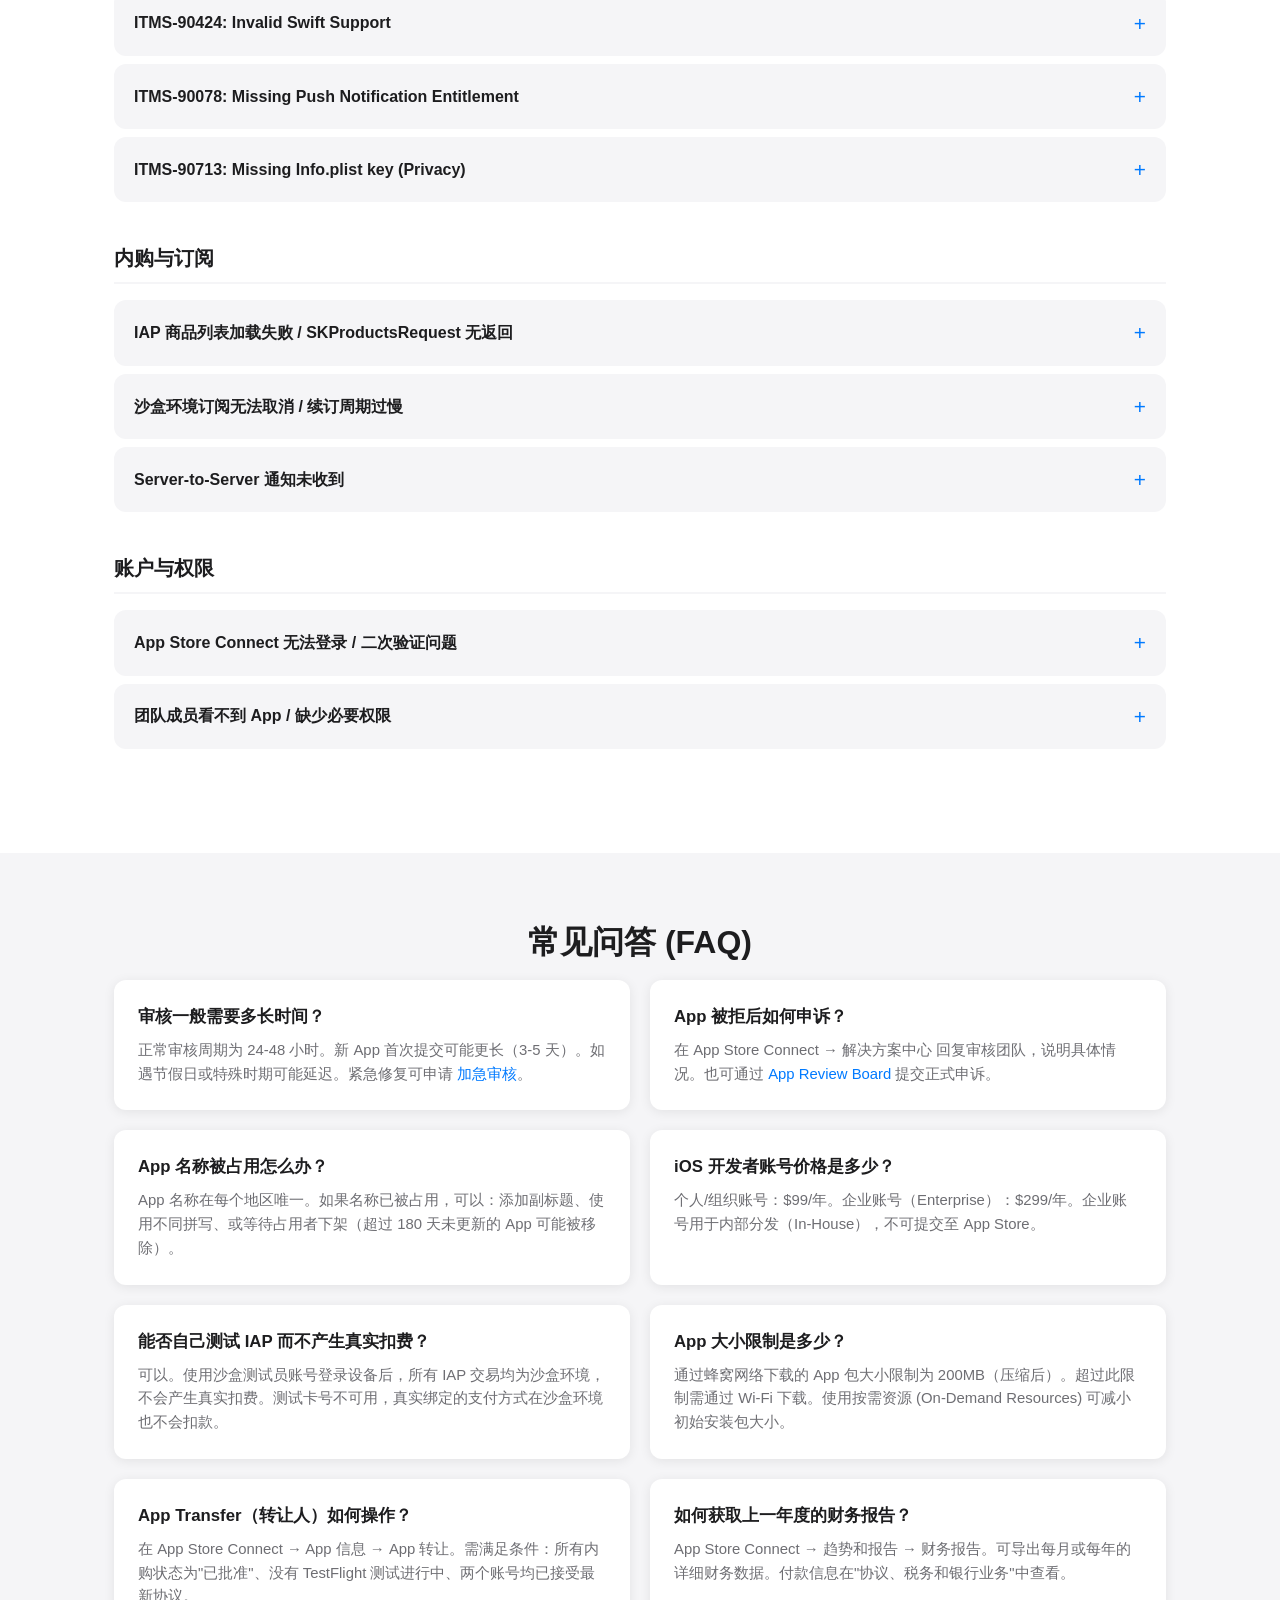
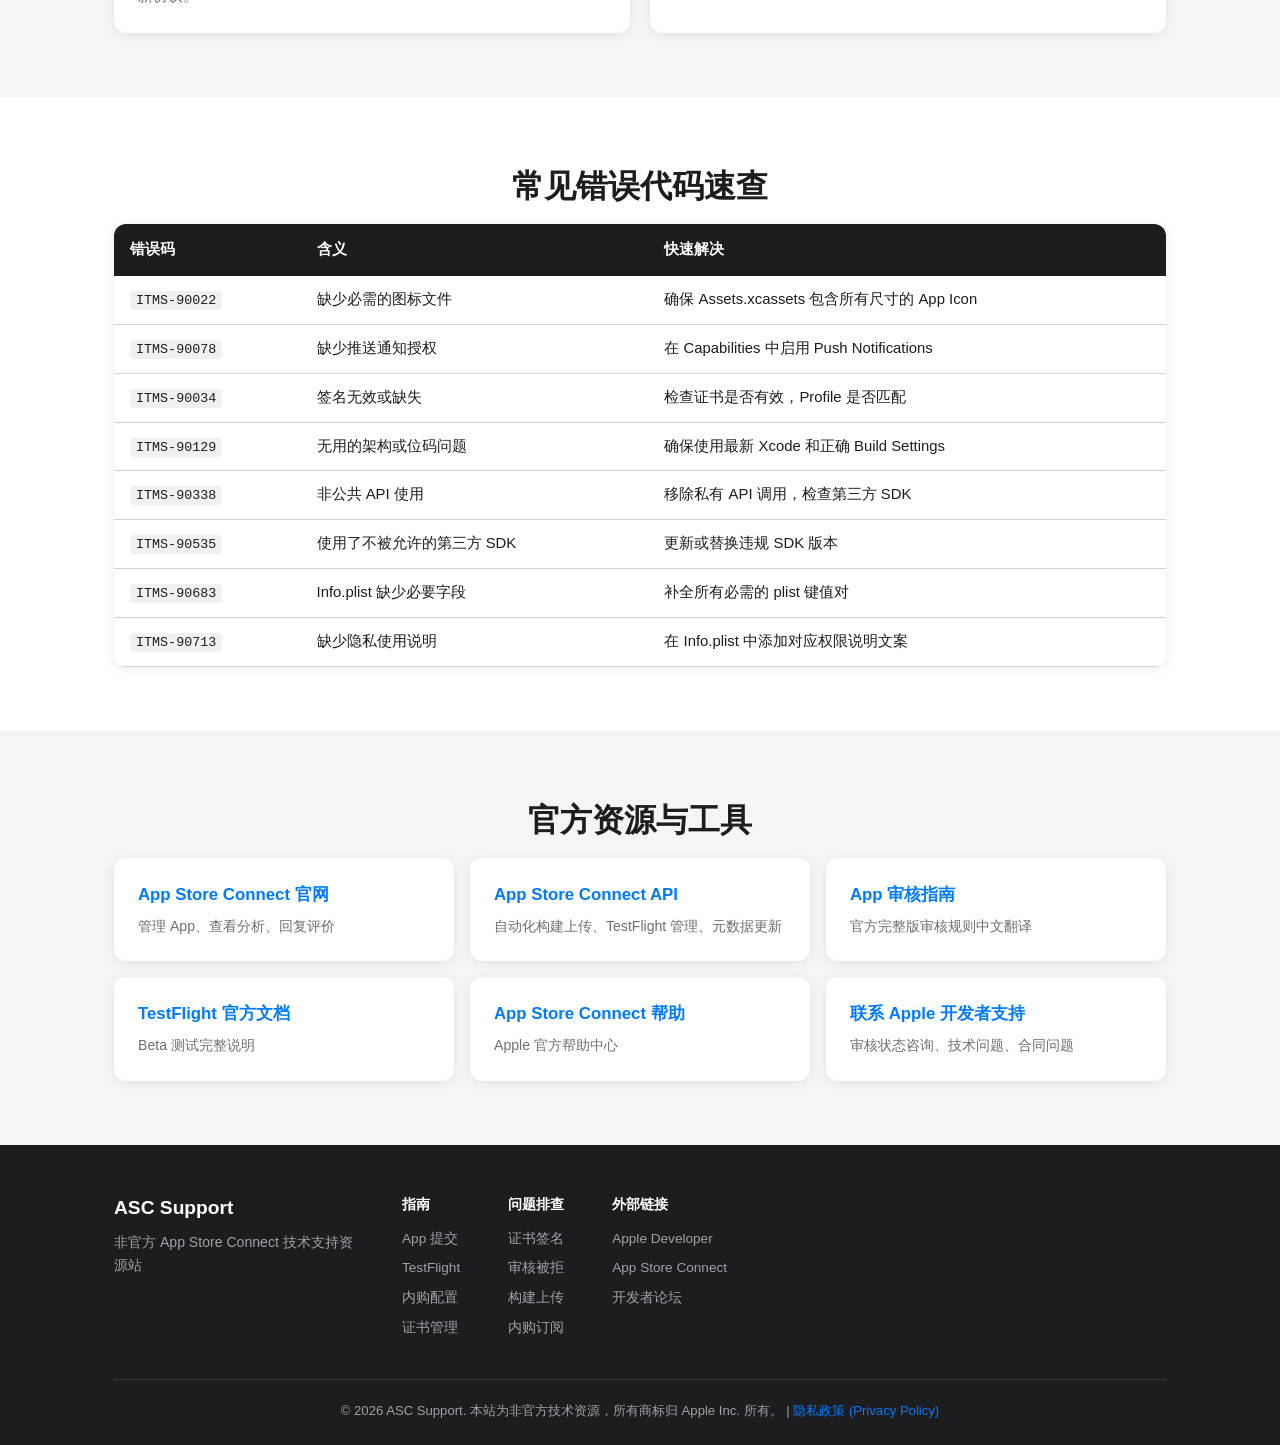
==== commit 085d89f5: "Add Privacy Policy page for App Store review compliance Co-Authored-By: Claude Opus 4.6 <noreply@ant" ====
--- a/index.html
+++ b/index.html
@@ -592,7 +592,7 @@
                 </div>
             </div>
             <div class="footer-bottom">
-                <p>&copy; 2026 ASC Support. 本站为非官方技术资源，所有商标归 Apple Inc. 所有。</p>
+                <p>&copy; 2026 ASC Support. 本站为非官方技术资源，所有商标归 Apple Inc. 所有。 | <a href="privacy.html">隐私政策 (Privacy Policy)</a></p>
             </div>
         </div>
     </footer>
